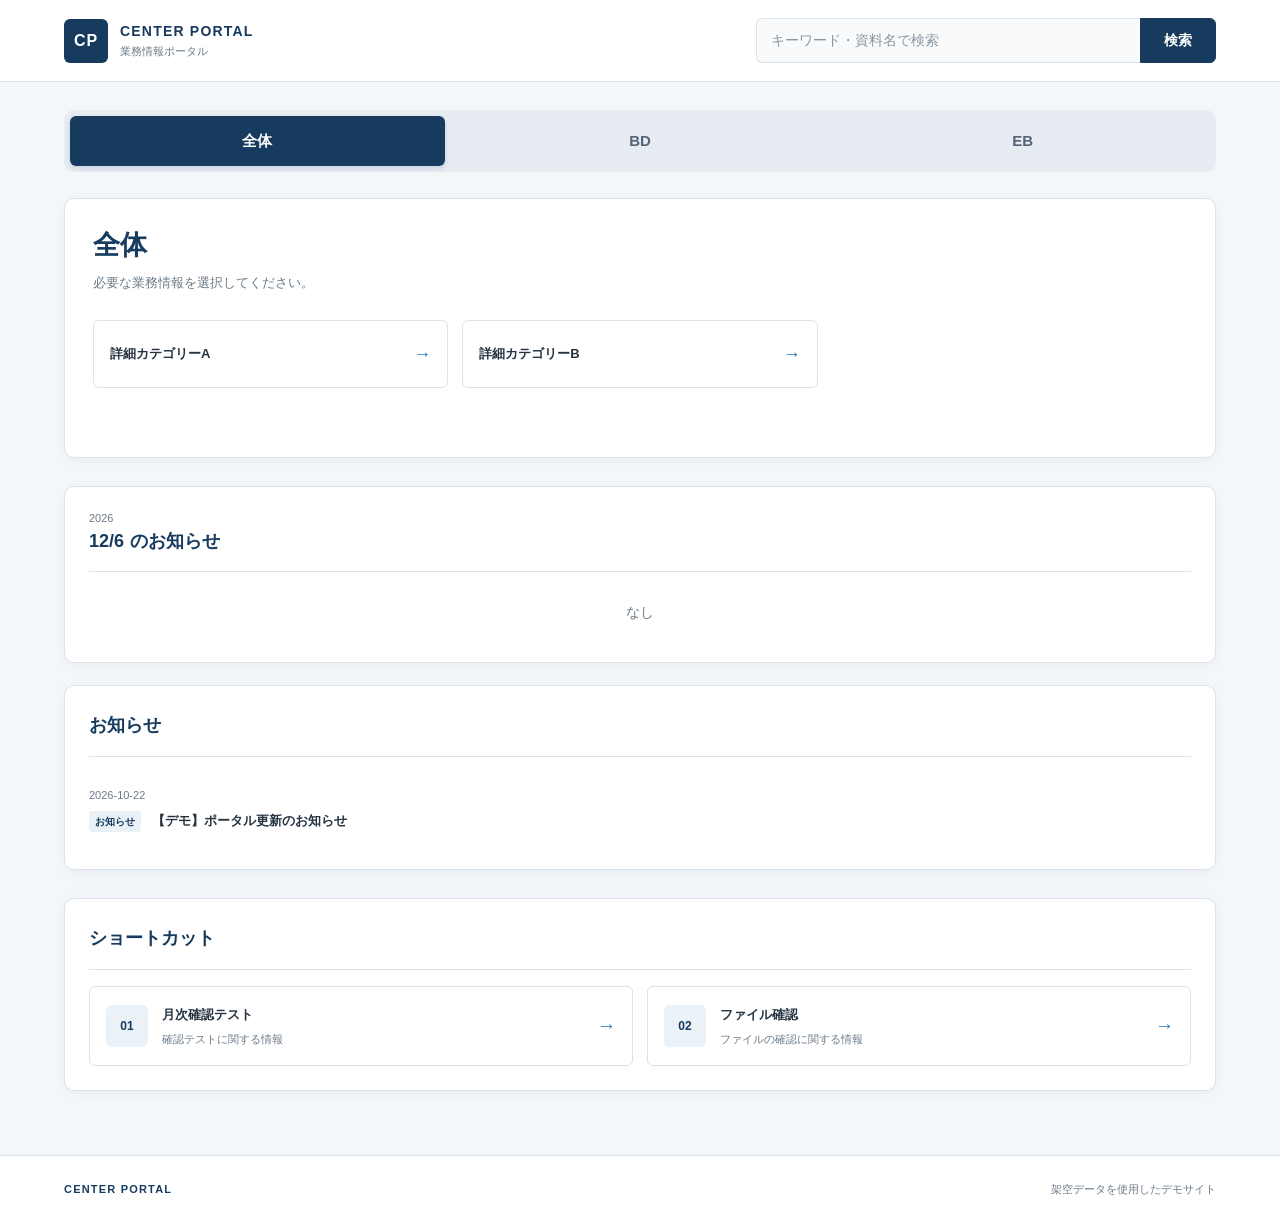
==== index.html @ bc6381f3 "Demo" ====
<!DOCTYPE html>
<html lang="ja">

<head>
  <meta charset="UTF-8">
  <meta name="viewport" content="width=device-width, initial-scale=1.0">
  <meta name="description" content="業務手順・問い合わせへの回答方法・システム操作方法を確認するセンターポータルのデモ">
  <title>Center Portal | 業務情報ポータル</title>
  <link rel="stylesheet" href="css/style.css">
</head>

<body>
  <!-- ヘッダー -->
  <header class="header">
    <a class="header-logo" href="index.html" aria-label="トップページ">
      <span class="logo-mark">CP</span>
      <span class="logo-text">
        <strong>CENTER PORTAL</strong>
        <small>業務情報ポータル</small>
      </span>
    </a>

    <form class="search-form" id="searchForm" role="search">
      <label class="visually-hidden" for="searchInput">
        キーワード検索
      </label>
      <input type="search" id="searchInput" name="keyword" placeholder="キーワード・資料名で検索" autocomplete="off">
      <button type="submit" class="search-button">
        検索
      </button>
    </form>
  </header>

  <main class="main">
    <!-- メインカテゴリー -->
    <nav class="category-nav" aria-label="業務カテゴリー">
      <button type="button" class="category-button" data-category="全体" aria-pressed="false">
        全体
      </button>
      <button type="button" class="category-button is-active" data-category="BD" aria-pressed="true">
        BD
      </button>

      <button type="button" class="category-button" data-category="EB" aria-pressed="false">
        EB
      </button>


    </nav>

    <!-- 詳細カテゴリー・資料一覧 -->
    <section class="content-section" aria-labelledby="contentTitle">
      <div class="section-heading">
        <div>
          <h1 id="contentTitle">BD</h1>
          <p class="section-description">
            必要な業務情報を選択してください。
          </p>
        </div>
      </div>

      <div class="detail-category-list" id="detailCategoryList">
        <!-- 詳細カテゴリーをJavaScriptで表示 -->
      </div>

      <section class="search-results" id="searchResults" aria-labelledby="searchResultsTitle" aria-live="polite" hidden>
        <h2 id="searchResultsTitle">検索結果</h2>
        <div id="searchResultsList"></div>
      </section>

      <section class="material-detail" id="materialDetail" aria-live="polite" hidden>
        <!-- 選択した資料の詳細を表示 -->
      </section>
    </section>

    <!-- 本日のお知らせ・お知らせ -->
    <div class="information-grid">
      <!-- 本日のお知らせ -->
      <section class="information-panel" aria-labelledby="dailyAnnouncementsTitle">

        <div class="panel-heading">
          <div class="daily-announcements-heading">
            <div class="daily-date">
              <span id="dailyYear">2026</span>
              <div class="daily-date-line">
                <strong id="dailyMonthDay">10/22</strong>
                <h2 id="dailyAnnouncementsTitle">のお知らせ</h2>
              </div>
            </div>
          </div>
        </div>


        <ul class="information-list" id="historyList">
          <!-- 当日のお知らせをJavaScriptで表示 -->
        </ul>
      </section>

      <!-- お知らせ -->
      <section class="information-panel" aria-labelledby="newsTitle">
        <div class="panel-heading">
          <div>
            <h2 id="newsTitle">お知らせ</h2>
          </div>
        </div>

        <ul class="information-list" id="newsList">
          <!-- お知らせをJavaScriptで表示 -->
        </ul>
      </section>
    </div>


    <!-- スタッフ向けショートカット -->
    <section class="shortcut-section" aria-labelledby="shortcutTitle">
      <div class="panel-heading">
        <div>
          <h2 id="shortcutTitle">ショートカット</h2>
        </div>
      </div>

      <div class="shortcut-list">
        <button type="button" class="shortcut-button" data-shortcut="test">
          <span class="shortcut-icon" aria-hidden="true">01</span>
          <span>
            <strong>月次確認テスト</strong>
            <small>確認テストに関する情報</small>
          </span>
          <span class="shortcut-arrow" aria-hidden="true">→</span>
        </button>

        <button type="button" class="shortcut-button" data-shortcut="file">
          <span class="shortcut-icon" aria-hidden="true">02</span>
          <span>
            <strong>ファイル確認</strong>
            <small>ファイルの確認に関する情報</small>
          </span>
          <span class="shortcut-arrow" aria-hidden="true">→</span>
        </button>
      </div>
    </section>
  </main>

  <!-- フッター -->
  <footer class="footer">
    <div class="footer-inner">
      <span>CENTER PORTAL</span>
      <p>架空データを使用したデモサイト</p>
    </div>
  </footer>

  <script src="js/data.js"></script>
  <script src="js/app.js"></script>
</body>

</html>
---- css/style.css ----
/* =========================
   基本設定
========================= */

:root {
  --color-primary: #173b5e;
  --color-primary-light: #eaf1f7;
  --color-accent: #2878b5;
  --color-text: #263442;
  --color-muted: #6c7b89;
  --color-border: #dce3e9;
  --color-background: #f4f7fa;
  --color-surface: #ffffff;
  --color-hover: #f0f5f9;
  --shadow-card: 0 3px 12px rgba(23, 59, 94, 0.05);
  --radius-small: 6px;
  --radius-medium: 10px;
}

* {
  box-sizing: border-box;
}

html {
  scroll-behavior: smooth;
}

body {
  margin: 0;
  background: var(--color-background);
  color: var(--color-text);
  font-family:
    -apple-system,
    BlinkMacSystemFont,
    "Helvetica Neue",
    "Hiragino Kaku Gothic ProN",
    "Hiragino Sans",
    Meiryo,
    sans-serif;
  font-size: 14px;
  line-height: 1.7;
}

button,
input {
  font: inherit;
}

button {
  cursor: pointer;
}

button:focus-visible,
input:focus-visible,
a:focus-visible {
  outline: 3px solid #79b9eb;
  outline-offset: 3px;
}

a {
  color: inherit;
  text-decoration: none;
}

[hidden] {
  display: none !important;
}

.visually-hidden {
  position: absolute;
  width: 1px;
  height: 1px;
  padding: 0;
  margin: -1px;
  overflow: hidden;
  clip: rect(0, 0, 0, 0);
  white-space: nowrap;
  border: 0;
}

/* =========================
   ヘッダー
========================= */

.header {
  position: sticky;
  top: 0;
  z-index: 100;
  display: flex;
  align-items: center;
  justify-content: space-between;
  gap: 32px;
  min-height: 82px;
  padding: 16px 5%;
  background: var(--color-surface);
  border-bottom: 1px solid var(--color-border);
}

.header-logo {
  display: flex;
  align-items: center;
  gap: 12px;
  flex-shrink: 0;
}

.logo-mark {
  display: grid;
  place-items: center;
  width: 44px;
  height: 44px;
  border-radius: var(--radius-small);
  background: var(--color-primary);
  color: #ffffff;
  font-size: 16px;
  font-weight: 800;
  letter-spacing: 1px;
}

.logo-text {
  display: flex;
  flex-direction: column;
  line-height: 1.4;
}

.logo-text strong {
  color: var(--color-primary);
  font-size: 14px;
  letter-spacing: 1.2px;
}

.logo-text small {
  margin-top: 3px;
  color: var(--color-muted);
  font-size: 11px;
}

/* =========================
   検索フォーム
========================= */

.search-form {
  display: flex;
  width: min(460px, 55%);
  min-height: 44px;
}

.search-form input {
  width: 100%;
  min-width: 0;
  padding: 10px 14px;
  background: #f8fafc;
  border: 1px solid var(--color-border);
  border-right: 0;
  border-radius: var(--radius-small) 0 0 var(--radius-small);
  color: var(--color-text);
}

.search-form input::placeholder {
  color: #8a98a5;
}

.search-button {
  min-width: 76px;
  padding: 10px 16px;
  background: var(--color-primary);
  color: #ffffff;
  border: 1px solid var(--color-primary);
  border-radius: 0 var(--radius-small) var(--radius-small) 0;
  font-weight: 700;
  transition: background 0.2s ease;
}

.search-button:hover {
  background: #24577f;
}

/* =========================
   メインエリア
========================= */

.main {
  width: min(1200px, 90%);
  margin: 0 auto;
  padding: 28px 0 64px;
}

/* =========================
   BD・EB・全体ナビゲーション
========================= */

.category-nav {
  display: grid;
  grid-template-columns: repeat(3, 1fr);
  gap: 8px;
  margin-bottom: 26px;
  padding: 6px;
  background: #e6ecf2;
  border-radius: var(--radius-medium);
}

.category-button {
  min-height: 48px;
  padding: 12px 20px;
  background: transparent;
  color: #536475;
  border: 0;
  border-radius: var(--radius-small);
  font-size: 15px;
  font-weight: 800;
  transition:
    background 0.2s ease,
    color 0.2s ease,
    box-shadow 0.2s ease;
}

.category-button:hover {
  background: rgba(255, 255, 255, 0.65);
  color: var(--color-primary);
}

.category-button.is-active {
  background: var(--color-primary);
  color: #ffffff;
  box-shadow: 0 2px 5px rgba(23, 59, 94, 0.15);
}

/* =========================
   コンテンツセクション
========================= */

.content-section {
  min-height: 260px;
  margin-bottom: 28px;
  padding: 28px;
  background: var(--color-surface);
  border: 1px solid var(--color-border);
  border-radius: var(--radius-medium);
  box-shadow: var(--shadow-card);
}

.section-heading {
  display: flex;
  align-items: center;
  justify-content: space-between;
  gap: 16px;
  margin-bottom: 26px;
}

.section-heading h1 {
  margin: 0;
  color: var(--color-primary);
  font-size: 27px;
  line-height: 1.4;
}

.section-description {
  margin: 8px 0 0;
  color: var(--color-muted);
  font-size: 13px;
}

/* =========================
   詳細カテゴリー
========================= */

.detail-category-list {
  display: grid;
  grid-template-columns: repeat(3, minmax(0, 1fr));
  gap: 14px;
}

.detail-category-button {
  display: flex;
  align-items: center;
  justify-content: space-between;
  gap: 12px;
  min-height: 68px;
  padding: 16px;
  background: #ffffff;
  color: var(--color-text);
  border: 1px solid var(--color-border);
  border-radius: var(--radius-small);
  text-align: left;
  transition:
    border-color 0.2s ease,
    background 0.2s ease,
    transform 0.2s ease;
}

.detail-category-button:hover {
  background: var(--color-hover);
  border-color: #9cb8cf;
  transform: translateY(-2px);
}

.detail-category-button strong {
  font-size: 13px;
}

.detail-category-button .category-arrow {
  color: var(--color-accent);
  font-size: 18px;
}

/* =========================
   資料一覧
========================= */

.material-list {
  display: grid;
  gap: 10px;
  margin-top: 18px;
}

.material-item {
  display: flex;
  align-items: center;
  justify-content: space-between;
  gap: 16px;
  padding: 16px;
  background: #ffffff;
  border: 1px solid var(--color-border);
  border-radius: var(--radius-small);
}

.material-item:hover {
  background: var(--color-hover);
}

.material-item-title {
  margin: 0;
  font-size: 14px;
  font-weight: 700;
}

.material-item-meta {
  margin: 5px 0 0;
  color: var(--color-muted);
  font-size: 11px;
}

.material-open-button {
  flex-shrink: 0;
  padding: 8px 12px;
  background: var(--color-primary-light);
  color: var(--color-primary);
  border: 0;
  border-radius: var(--radius-small);
  font-size: 12px;
  font-weight: 700;
}

.material-open-button:hover {
  background: #d9e7f3;
}

/* =========================
   検索結果
========================= */

.search-results {
  margin-top: 24px;
  padding-top: 22px;
  border-top: 1px solid var(--color-border);
}

.search-results h2 {
  margin: 0 0 16px;
  color: var(--color-primary);
  font-size: 18px;
}

.search-result-count {
  margin: 0 0 14px;
  color: var(--color-muted);
  font-size: 12px;
}

.empty-message {
  padding: 24px 12px;
  color: var(--color-muted);
  text-align: center;
}

.material-detail {
  margin-top: 24px;
  padding: 24px;
  background: #f8fafc;
  border: 1px solid var(--color-border);
  border-radius: var(--radius-small);
}

.material-detail h2 {
  margin-top: 0;
  color: var(--color-primary);
  font-size: 20px;
}

.material-detail-content {
  white-space: pre-wrap;
  overflow-wrap: anywhere;
}

/* =========================
   お知らせ・更新履歴
========================= */


.information-grid {
  display: grid;
  grid-template-columns: 1fr;
  gap: 22px;
  margin-bottom: 28px;
}


.information-panel {
  min-width: 0;
  padding: 24px;
  background: var(--color-surface);
  border: 1px solid var(--color-border);
  border-radius: var(--radius-medium);
  box-shadow: var(--shadow-card);
}

.panel-heading {
  display: flex;
  align-items: center;
  justify-content: space-between;
  gap: 12px;
  margin-bottom: 16px;
  padding-bottom: 15px;
  border-bottom: 1px solid var(--color-border);
}

.panel-heading h2 {
  margin: 0;
  color: var(--color-primary);
  font-size: 18px;
}

.information-list {
  display: grid;
  gap: 0;
  margin: 0;
  padding: 0;
  list-style: none;
}

.information-list li {
  padding: 13px 0;
  border-bottom: 1px solid #edf1f4;
}

.information-list li:last-child {
  border-bottom: 0;
}

.information-date {
  display: block;
  margin-bottom: 4px;
  color: var(--color-muted);
  font-size: 11px;
}

.information-title {
  color: var(--color-text);
  font-size: 13px;
  font-weight: 600;
}

.information-badge {
  display: inline-block;
  margin-right: 7px;
  padding: 2px 6px;
  background: var(--color-primary-light);
  color: var(--color-primary);
  border-radius: 3px;
  font-size: 10px;
  font-weight: 700;
}


.daily-announcements-heading {
  display: flex;
  align-items: flex-start;
}

.daily-date {
  display: flex;
  flex-direction: column;
  align-items: flex-start;
  gap: 0;
}

.daily-date span {
  color: var(--color-muted);
  font-size: 11px;
  font-weight: 500;
  line-height: 1.4;
}

.daily-date-line {
  display: flex;
  align-items: baseline;
  gap: 6px;
}

.daily-date-line strong,
.daily-date-line h2 {
  margin: 0;
  color: var(--color-primary);
  font-size: 18px;
  font-weight: 700;
  line-height: 1.7;
}

.daily-date-line h2 {
  display: inline;
}


/* =========================
   ショートカット
========================= */

.shortcut-section {
  padding: 24px;
  background: var(--color-surface);
  border: 1px solid var(--color-border);
  border-radius: var(--radius-medium);
  box-shadow: var(--shadow-card);
}

.shortcut-list {
  display: grid;
  grid-template-columns: repeat(2, minmax(0, 1fr));
  gap: 14px;
}

.shortcut-button {
  display: flex;
  align-items: center;
  gap: 14px;
  min-height: 80px;
  padding: 16px;
  background: #ffffff;
  color: var(--color-text);
  border: 1px solid var(--color-border);
  border-radius: var(--radius-small);
  text-align: left;
  transition:
    background 0.2s ease,
    border-color 0.2s ease;
}

.shortcut-button:hover {
  background: var(--color-hover);
  border-color: #9cb8cf;
}

.shortcut-icon {
  display: grid;
  place-items: center;
  flex-shrink: 0;
  width: 42px;
  height: 42px;
  background: var(--color-primary-light);
  color: var(--color-primary);
  border-radius: var(--radius-small);
  font-size: 12px;
  font-weight: 800;
}

.shortcut-button strong,
.shortcut-button small {
  display: block;
}

.shortcut-button strong {
  font-size: 13px;
}

.shortcut-button small {
  margin-top: 4px;
  color: var(--color-muted);
  font-size: 11px;
}

.shortcut-arrow {
  margin-left: auto;
  color: var(--color-accent);
  font-size: 19px;
}

/* =========================
   フッター
========================= */

.footer {
  padding: 24px 5%;
  background: #ffffff;
  border-top: 1px solid var(--color-border);
}

.footer-inner {
  display: flex;
  align-items: center;
  justify-content: space-between;
  gap: 16px;
  width: min(1200px, 100%);
  margin: 0 auto;
}

.footer-inner span {
  color: var(--color-primary);
  font-size: 11px;
  font-weight: 800;
  letter-spacing: 1.2px;
}

.footer-inner p {
  margin: 0;
  color: var(--color-muted);
  font-size: 11px;
}

/* =========================
   レスポンシブ
========================= */

@media (max-width: 760px) {
  .header {
    align-items: stretch;
    flex-direction: column;
    gap: 16px;
    padding: 16px 5%;
  }

  .search-form {
    width: 100%;
  }

  .main {
    width: 92%;
    padding-top: 20px;
  }

  .content-section {
    padding: 20px;
  }

  .detail-category-list {
    grid-template-columns: repeat(2, minmax(0, 1fr));
  }

  .information-grid {
    grid-template-columns: 1fr;
    gap: 16px;
  }

  .information-panel {
    padding: 20px;
  }

  .shortcut-section {
    padding: 20px;
  }

  .shortcut-list {
    grid-template-columns: 1fr;
  }
}

@media (max-width: 480px) {
  .logo-mark {
    width: 40px;
    height: 40px;
  }

  .category-button {
    min-height: 44px;
    padding: 10px 8px;
    font-size: 13px;
  }

  .section-heading h1 {
    font-size: 23px;
  }

  .detail-category-list {
    grid-template-columns: 1fr;
  }

  .material-item {
    align-items: flex-start;
    flex-direction: column;
  }

  .footer-inner {
    align-items: flex-start;
    flex-direction: column;
    gap: 6px;
  }
}

@media (prefers-reduced-motion: reduce) {
  *,
  *::before,
  *::after {
    scroll-behavior: auto !important;
    transition-duration: 0.01ms !important;
    animation-duration: 0.01ms !important;
  }
}
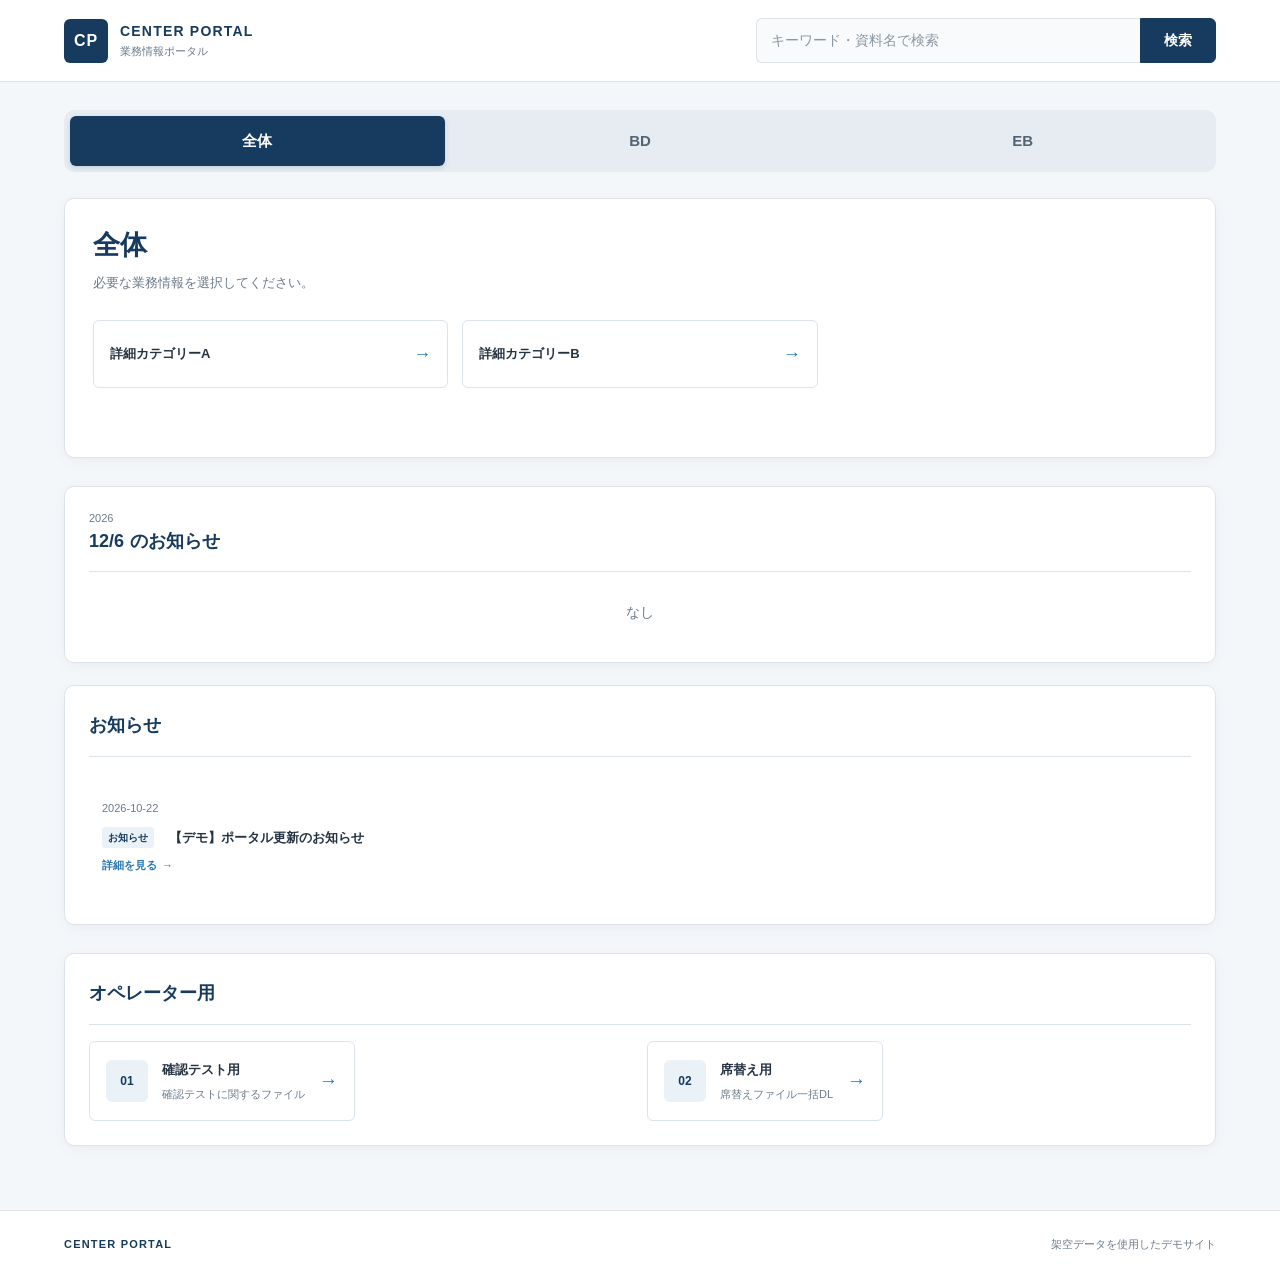
==== commit a56c694f: "Demo1.1" ====
--- a/index.html
+++ b/index.html
@@ -107,6 +107,14 @@
         <ul class="information-list" id="newsList">
           <!-- お知らせをJavaScriptで表示 -->
         </ul>
+
+        <section
+          class="announcement-detail"
+          id="announcementDetail"
+          aria-labelledby="announcementDetailTitle"
+          aria-live="polite"
+          hidden
+        ></section>
       </section>
     </div>
 
@@ -115,28 +123,40 @@
     <section class="shortcut-section" aria-labelledby="shortcutTitle">
       <div class="panel-heading">
         <div>
-          <h2 id="shortcutTitle">ショートカット</h2>
+          <h2 id="shortcutTitle">オペレーター用</h2>
         </div>
       </div>
 
       <div class="shortcut-list">
-        <button type="button" class="shortcut-button" data-shortcut="test">
-          <span class="shortcut-icon" aria-hidden="true">01</span>
-          <span>
-            <strong>月次確認テスト</strong>
-            <small>確認テストに関する情報</small>
-          </span>
-          <span class="shortcut-arrow" aria-hidden="true">→</span>
-        </button>
+        <div class="shortcut-item">
+          <button type="button" class="shortcut-button" data-shortcut="test">
+            <span class="shortcut-icon" aria-hidden="true">01</span>
+            <span>
+              <strong>確認テスト用</strong>
+              <small>確認テストに関するファイル</small>
+            </span>
+            <span class="shortcut-arrow" aria-hidden="true">→</span>
+          </button>
+          <section class="shortcut-results search-results" aria-labelledby="testResultsTitle" aria-live="polite" hidden>
+            <h2 id="testResultsTitle">確認テスト用の資料</h2>
+            <div class="shortcut-results-list"></div>
+          </section>
+        </div>
 
-        <button type="button" class="shortcut-button" data-shortcut="file">
-          <span class="shortcut-icon" aria-hidden="true">02</span>
-          <span>
-            <strong>ファイル確認</strong>
-            <small>ファイルの確認に関する情報</small>
-          </span>
-          <span class="shortcut-arrow" aria-hidden="true">→</span>
-        </button>
+        <div class="shortcut-item">
+          <button type="button" class="shortcut-button" data-shortcut="file">
+            <span class="shortcut-icon" aria-hidden="true">02</span>
+            <span>
+              <strong>席替え用</strong>
+              <small>席替えファイル一括DL</small>
+            </span>
+            <span class="shortcut-arrow" aria-hidden="true">→</span>
+          </button>
+          <section class="shortcut-results search-results" aria-labelledby="fileResultsTitle" aria-live="polite" hidden>
+            <h2 id="fileResultsTitle">席替え用の資料</h2>
+            <div class="shortcut-results-list"></div>
+          </section>
+        </div>
       </div>
     </section>
   </main>
--- a/css/style.css
+++ b/css/style.css
@@ -160,6 +160,11 @@
   color: #8a98a5;
 }
 
+.search-form input:focus-visible {
+  outline: none;
+  box-shadow: inset 0 0 0 2px #79b9eb;
+}
+
 .search-button {
   min-width: 76px;
   padding: 10px 16px;
@@ -303,14 +308,77 @@
   font-size: 18px;
 }
 
+.detail-category-list.is-material-list {
+  display: block;
+}
+
 /* =========================
    資料一覧
 ========================= */
+
+.material-list-heading {
+  display: flex;
+  align-items: center;
+  justify-content: space-between;
+  gap: 20px;
+  padding: 20px;
+  background: #f8fafc;
+  border: 1px solid var(--color-border);
+  border-radius: var(--radius-small);
+}
+
+.material-list-heading-main {
+  min-width: 0;
+}
+
+.material-list-breadcrumb {
+  margin: 0 0 5px;
+  color: var(--color-muted);
+  font-size: 12px;
+}
+
+.material-list-breadcrumb span {
+  padding: 0 5px;
+  color: #9aa8b4;
+}
+
+.material-list-heading h2 {
+  margin: 0;
+  color: var(--color-primary);
+  font-size: 21px;
+  line-height: 1.45;
+}
+
+.material-list-description {
+  margin: 6px 0 0;
+  color: var(--color-muted);
+  font-size: 13px;
+}
+
+.material-list-heading-actions {
+  display: flex;
+  flex-direction: column;
+  align-items: flex-end;
+  gap: 10px;
+  flex-shrink: 0;
+}
+
+.material-count {
+  display: inline-flex;
+  align-items: center;
+  min-height: 28px;
+  padding: 4px 10px;
+  background: var(--color-primary-light);
+  color: var(--color-primary);
+  border-radius: 999px;
+  font-size: 12px;
+  font-weight: 700;
+}
 
 .material-list {
   display: grid;
   gap: 10px;
-  margin-top: 18px;
+  margin-top: 14px;
 }
 
 .material-item {
@@ -318,41 +386,117 @@
   align-items: center;
   justify-content: space-between;
   gap: 16px;
-  padding: 16px;
+  padding: 18px;
   background: #ffffff;
   border: 1px solid var(--color-border);
   border-radius: var(--radius-small);
+  transition: border-color 0.16s ease, background-color 0.16s ease;
 }
 
 .material-item:hover {
   background: var(--color-hover);
+  border-color: #b9c9d7;
+}
+
+.material-item-info {
+  min-width: 0;
 }
 
 .material-item-title {
-  margin: 0;
-  font-size: 14px;
+  margin: 0 0 8px;
+  color: var(--color-primary);
+  font-size: 16px;
   font-weight: 700;
+  line-height: 1.5;
+  overflow-wrap: anywhere;
 }
 
 .material-item-meta {
+  display: flex;
+  align-items: center;
+  flex-wrap: wrap;
+  gap: 8px;
   margin: 5px 0 0;
   color: var(--color-muted);
   font-size: 11px;
 }
 
+.material-type {
+  padding: 2px 8px;
+  background: #f0f3f6;
+  color: #526475;
+  border-radius: 999px;
+  font-weight: 700;
+}
+
+.material-item-description {
+  margin: 10px 0 0;
+  color: #536475;
+  font-size: 13px;
+  line-height: 1.7;
+}
+
 .material-open-button {
+  display: inline-flex;
+  align-items: center;
+  justify-content: center;
+  gap: 8px;
   flex-shrink: 0;
-  padding: 8px 12px;
-  background: var(--color-primary-light);
-  color: var(--color-primary);
-  border: 0;
+  min-height: 42px;
+  padding: 9px 14px;
+  background: var(--color-primary);
+  color: #ffffff;
+  border: 1px solid var(--color-primary);
   border-radius: var(--radius-small);
   font-size: 12px;
   font-weight: 700;
+  transition: background-color 0.16s ease, border-color 0.16s ease;
 }
 
 .material-open-button:hover {
-  background: #d9e7f3;
+  background: var(--color-accent);
+  border-color: var(--color-accent);
+}
+
+.material-open-button span {
+  transition: transform 0.16s ease;
+}
+
+.material-open-button:hover span {
+  transform: translateX(3px);
+}
+
+.material-empty-state {
+  padding: 32px 20px;
+  background: #f8fafc;
+  border: 1px dashed #cbd6df;
+  border-radius: var(--radius-small);
+  text-align: center;
+}
+
+.material-empty-icon {
+  display: inline-grid;
+  place-items: center;
+  min-width: 40px;
+  height: 40px;
+  padding: 0 8px;
+  background: var(--color-primary-light);
+  color: var(--color-primary);
+  border-radius: 50%;
+  font-size: 11px;
+  font-weight: 800;
+}
+
+.material-empty-state h3 {
+  margin: 12px 0 4px;
+  color: var(--color-primary);
+  font-size: 15px;
+}
+
+.material-empty-state p {
+  margin: 0;
+  color: var(--color-muted);
+  font-size: 12px;
 }
 
 /* =========================
@@ -457,6 +601,61 @@
   border-bottom: 0;
 }
 
+.announcement-link {
+  display: flex;
+  flex-direction: column;
+  align-items: flex-start;
+  gap: 5px;
+  width: 100%;
+  padding: 12px;
+  background: transparent;
+  color: inherit;
+  border: 1px solid transparent;
+  border-radius: var(--radius-small);
+  text-align: left;
+  transition: background-color 0.16s ease, border-color 0.16s ease;
+}
+
+.announcement-link:hover,
+.announcement-link.is-selected {
+  background: var(--color-hover);
+  border-color: var(--color-border);
+}
+
+.announcement-link:focus-visible {
+  outline-offset: 1px;
+}
+
+.announcement-title-row {
+  display: flex;
+  align-items: center;
+  gap: 8px;
+  width: 100%;
+}
+
+.announcement-title-row .information-badge {
+  flex-shrink: 0;
+}
+
+.announcement-link-hint {
+  display: flex;
+  align-items: center;
+  gap: 5px;
+  margin-top: 2px;
+  color: var(--color-accent);
+  font-size: 11px;
+  font-weight: 700;
+}
+
+.announcement-link-hint span {
+  transition: transform 0.16s ease;
+}
+
+.announcement-link:hover .announcement-link-hint span,
+.announcement-link.is-selected .announcement-link-hint span {
+  transform: translateX(3px);
+}
+
 .information-date {
   display: block;
   margin-bottom: 4px;
@@ -479,6 +678,79 @@
   border-radius: 3px;
   font-size: 10px;
   font-weight: 700;
+}
+
+.announcement-detail {
+  margin-top: 20px;
+  padding: 22px;
+  background: #f8fafc;
+  border: 1px solid var(--color-border);
+  border-top: 3px solid var(--color-accent);
+  border-radius: var(--radius-small);
+  scroll-margin-top: 110px;
+}
+
+.announcement-detail-label {
+  margin: 0 0 12px;
+  color: var(--color-primary);
+  font-size: 13px;
+  font-weight: 800;
+}
+
+.announcement-detail-meta {
+  display: flex;
+  align-items: center;
+  flex-wrap: wrap;
+  gap: 8px 12px;
+  margin-bottom: 10px;
+}
+
+.announcement-detail-meta .information-badge {
+  margin-right: 0;
+}
+
+.announcement-detail-date {
+  color: var(--color-muted);
+  font-size: 12px;
+}
+
+.announcement-detail h3 {
+  margin: 0 0 14px;
+  color: var(--color-text);
+  font-size: 19px;
+  line-height: 1.5;
+  overflow-wrap: anywhere;
+}
+
+.announcement-detail-content {
+  min-height: 72px;
+  padding: 16px;
+  background: var(--color-surface);
+  border: 1px solid #edf1f4;
+  border-radius: var(--radius-small);
+  line-height: 1.9;
+  white-space: pre-wrap;
+  overflow-wrap: anywhere;
+}
+
+.back-button {
+  display: inline-flex;
+  align-items: center;
+  gap: 7px;
+  min-height: 40px;
+  margin-top: 16px;
+  padding: 8px 12px;
+  background: var(--color-surface);
+  color: var(--color-primary);
+  border: 1px solid var(--color-border);
+  border-radius: var(--radius-small);
+  font-size: 12px;
+  font-weight: 700;
+}
+
+.back-button:hover {
+  background: var(--color-hover);
+  border-color: #b9c9d7;
 }
 
 
@@ -537,6 +809,11 @@
   display: grid;
   grid-template-columns: repeat(2, minmax(0, 1fr));
   gap: 14px;
+  align-items: start;
+}
+
+.shortcut-item {
+  min-width: 0;
 }
 
 .shortcut-button {
@@ -558,6 +835,35 @@
 .shortcut-button:hover {
   background: var(--color-hover);
   border-color: #9cb8cf;
+}
+
+.shortcut-item:has(.shortcut-results:not([hidden])) .shortcut-button {
+  background: var(--color-hover);
+  border-color: #9cb8cf;
+  border-radius: var(--radius-small) var(--radius-small) 0 0;
+}
+
+.shortcut-results {
+  margin-top: 0;
+  padding: 16px 0 0;
+  border-top: 0;
+}
+
+.shortcut-results h2 {
+  font-size: 15px;
+}
+
+.shortcut-results .material-list {
+  margin-top: 10px;
+}
+
+.shortcut-results .material-item {
+  align-items: flex-start;
+  flex-direction: column;
+}
+
+.shortcut-results .material-open-button {
+  width: 100%;
 }
 
 .shortcut-icon {
@@ -664,6 +970,17 @@
     padding: 20px;
   }
 
+  .material-list-heading {
+    align-items: flex-start;
+    flex-direction: column;
+  }
+
+  .material-list-heading-actions {
+    align-items: center;
+    flex-direction: row;
+    flex-wrap: wrap;
+  }
+
   .shortcut-section {
     padding: 20px;
   }
@@ -696,6 +1013,10 @@
   .material-item {
     align-items: flex-start;
     flex-direction: column;
+  }
+
+  .material-open-button {
+    width: 100%;
   }
 
   .footer-inner {
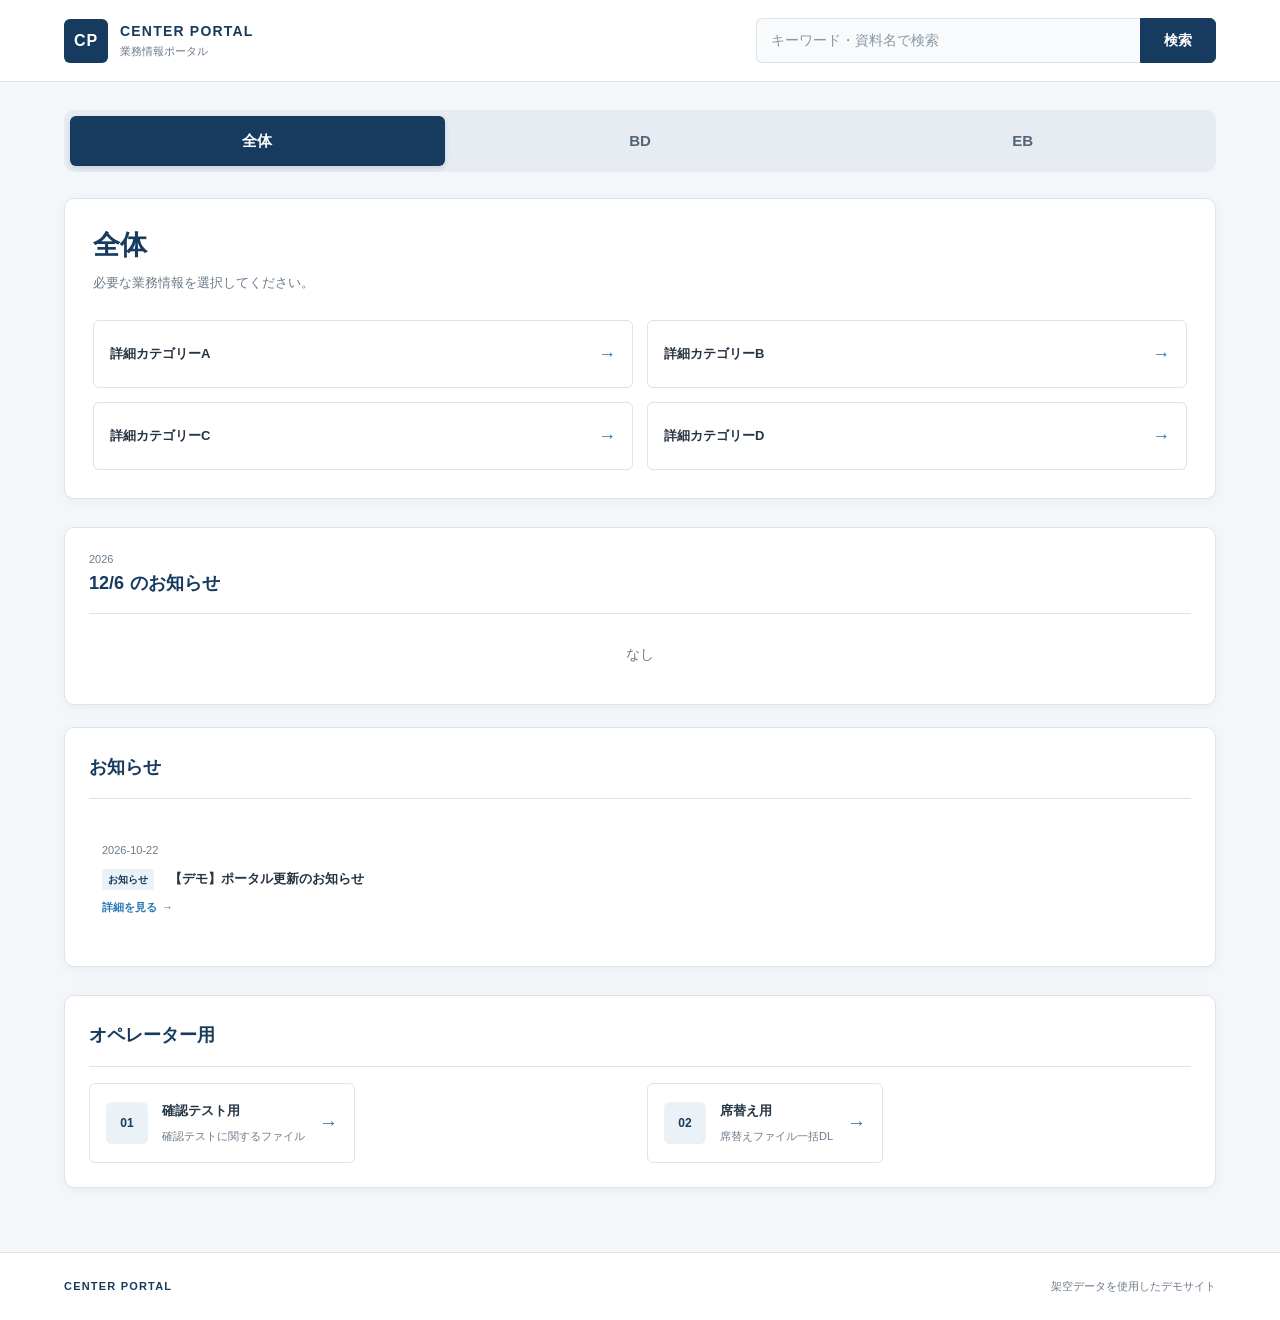
==== commit 97035d19: "Demo1.2" ====
--- a/index.html
+++ b/index.html
@@ -20,6 +20,7 @@
       </span>
     </a>
 
+    <!-- 資料とお知らせを検索し、結果はメインエリアに表示する -->
     <form class="search-form" id="searchForm" role="search">
       <label class="visually-hidden" for="searchInput">
         キーワード検索
@@ -59,21 +60,25 @@
         </div>
       </div>
 
+      <!-- 選択中カテゴリーの詳細カテゴリー、または資料一覧をJavaScriptで表示 -->
       <div class="detail-category-list" id="detailCategoryList">
         <!-- 詳細カテゴリーをJavaScriptで表示 -->
       </div>
 
+      <!-- 検索結果をJavaScriptで挿入する。通常のカテゴリー表示とは独立して切り替える -->
       <section class="search-results" id="searchResults" aria-labelledby="searchResultsTitle" aria-live="polite" hidden>
         <h2 id="searchResultsTitle">検索結果</h2>
         <div id="searchResultsList"></div>
       </section>
 
+      <!-- 選択された資料本文を表示する領域 -->
       <section class="material-detail" id="materialDetail" aria-live="polite" hidden>
         <!-- 選択した資料の詳細を表示 -->
       </section>
     </section>
 
     <!-- 本日のお知らせ・お知らせ -->
+    <!-- 今日のお知らせと通常のお知らせを並べて表示する -->
     <div class="information-grid">
       <!-- 本日のお知らせ -->
       <section class="information-panel" aria-labelledby="dailyAnnouncementsTitle">
@@ -107,19 +112,12 @@
         <ul class="information-list" id="newsList">
           <!-- お知らせをJavaScriptで表示 -->
         </ul>
-
-        <section
-          class="announcement-detail"
-          id="announcementDetail"
-          aria-labelledby="announcementDetailTitle"
-          aria-live="polite"
-          hidden
-        ></section>
       </section>
     </div>
 
 
     <!-- スタッフ向けショートカット -->
+    <!-- 用途別の資料ショートカット。検索結果は各ボタンの直下に表示 -->
     <section class="shortcut-section" aria-labelledby="shortcutTitle">
       <div class="panel-heading">
         <div>
--- a/css/style.css
+++ b/css/style.css
@@ -1,6 +1,6 @@
 
 /* =========================
-   基本設定
+   共通の色・余白・文字・アクセシビリティ設定
 ========================= */
 
 :root {
@@ -191,7 +191,7 @@
 }
 
 /* =========================
-   BD・EB・全体ナビゲーション
+   BD・EB・全体ナビゲーションと詳細カテゴリー選択
 ========================= */
 
 .category-nav {
@@ -270,8 +270,9 @@
 ========================= */
 
 .detail-category-list {
+  /* 詳細カテゴリーはPCでは2列、狭い画面ではメディアクエリで1列にする */
   display: grid;
-  grid-template-columns: repeat(3, minmax(0, 1fr));
+  grid-template-columns: repeat(2, minmax(0, 1fr));
   gap: 14px;
 }
 
@@ -391,6 +392,16 @@
   border: 1px solid var(--color-border);
   border-radius: var(--radius-small);
   transition: border-color 0.16s ease, background-color 0.16s ease;
+}
+
+.announcement-search-result {
+  flex-wrap: wrap;
+}
+
+.announcement-search-result .inline-announcement-detail {
+  box-sizing: border-box;
+  flex: 0 0 100%;
+  width: 100%;
 }
 
 .material-item:hover {
@@ -458,6 +469,13 @@
   border-color: var(--color-accent);
 }
 
+.material-open-button:disabled,
+.material-open-button:disabled:hover {
+  background: var(--color-primary);
+  border-color: var(--color-primary);
+  cursor: not-allowed;
+}
+
 .material-open-button span {
   transition: transform 0.16s ease;
 }
@@ -500,7 +518,7 @@
 }
 
 /* =========================
-   検索結果
+   検索結果、ページ送り、資料詳細
 ========================= */
 
 .search-results {
@@ -525,6 +543,44 @@
   padding: 24px 12px;
   color: var(--color-muted);
   text-align: center;
+}
+
+.pagination {
+  display: flex;
+  justify-content: center;
+  flex-wrap: wrap;
+  gap: 6px;
+  margin-top: 20px;
+}
+
+.pagination-list-item {
+  padding: 0 !important;
+  border: 0 !important;
+}
+
+.pagination-button {
+  min-width: 38px;
+  min-height: 38px;
+  padding: 7px 10px;
+  background: #ffffff;
+  color: var(--color-primary);
+  border: 1px solid var(--color-border);
+  border-radius: var(--radius-small);
+  font-size: 12px;
+  font-weight: 700;
+}
+
+.pagination-button:hover:not(:disabled),
+.pagination-button[aria-current="page"] {
+  background: var(--color-primary);
+  color: #ffffff;
+  border-color: var(--color-primary);
+}
+
+.pagination-button:disabled {
+  color: var(--color-muted);
+  cursor: not-allowed;
+  opacity: 0.6;
 }
 
 .material-detail {
@@ -547,7 +603,7 @@
 }
 
 /* =========================
-   お知らせ・更新履歴
+   今日のお知らせ・お知らせと、項目直下に開く詳細
 ========================= */
 
 
@@ -690,6 +746,11 @@
   scroll-margin-top: 110px;
 }
 
+.inline-announcement-detail {
+  margin-top: 10px;
+  padding: 16px;
+}
+
 .announcement-detail-label {
   margin: 0 0 12px;
   color: var(--color-primary);
@@ -794,7 +855,7 @@
 
 
 /* =========================
-   ショートカット
+   オペレーター向けショートカットと、その場に表示する資料
 ========================= */
 
 .shortcut-section {
@@ -860,6 +921,11 @@
 .shortcut-results .material-item {
   align-items: flex-start;
   flex-direction: column;
+}
+
+.shortcut-results .shortcut-material-detail {
+  box-sizing: border-box;
+  width: 100%;
 }
 
 .shortcut-results .material-open-button {
@@ -933,7 +999,7 @@
 }
 
 /* =========================
-   レスポンシブ
+   画面幅に応じたレイアウト調整と動きを抑える設定
 ========================= */
 
 @media (max-width: 760px) {
